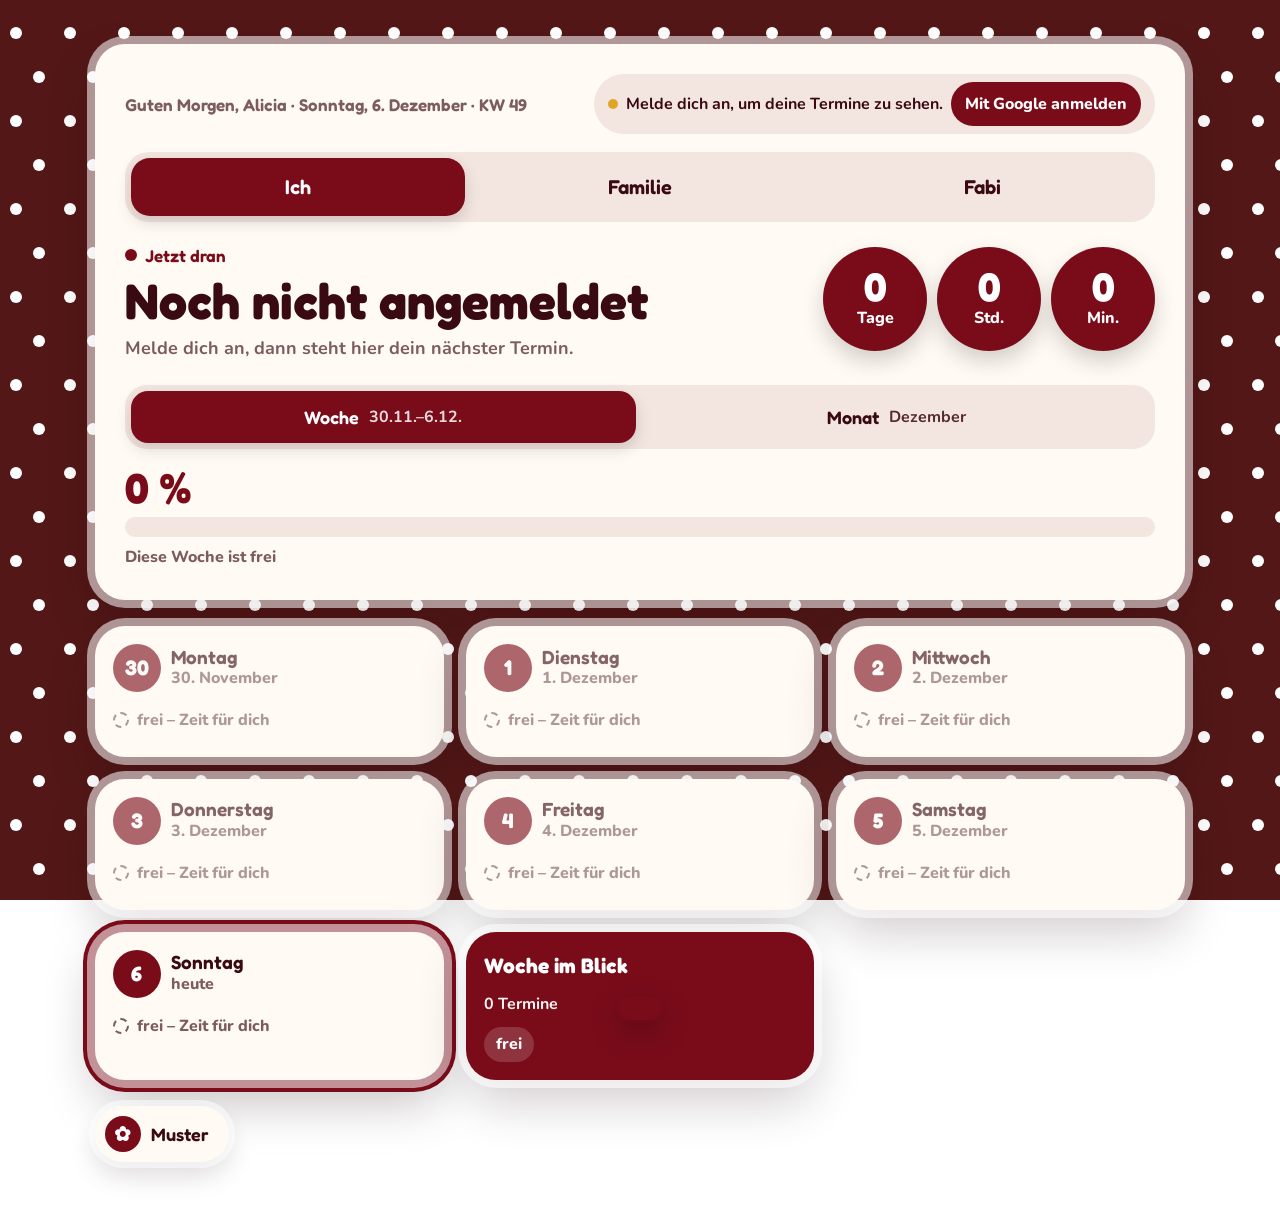
==== google.test.html @ 04b3bf00 "Termin-App v2: Reiter, Google-Kalender, Kategorien, Muster mit 4-Wochen-Wechsel Co-Authored-By: Clau" ====
<!DOCTYPE html>
<html lang="de"><head><meta charset="utf-8"><title>Test: Google-Schicht mit simuliertem Google</title></head>
<body>
<p>Lädt index.html mit simuliertem Google (keine echten Anfragen). Ergebnis: <code>window.__calls</code>.</p>
<script>
// Simuliertes Google: Kalenderliste, Termine, Drive appDataFolder.
const STUB=`<script>
(()=>{
const t0=new Date();t0.setHours(0,0,0,0);
const at=(d,h,m)=>{const x=new Date(t0);x.setDate(x.getDate()+d);x.setHours(h,m);return x.toISOString()};
const ev=(id,sum,d,h,m)=>({id,summary:sum,start:{dateTime:at(d,h,m)},end:{dateTime:at(d,h+1,m)}});
const DATA={primary:[ev("p1","Mein Termin",0,23,0),ev("p2","Morgen früh",1,8,0)],fam:[ev("f1","Mama: Familienessen",1,18,0)],fabi:[ev("b1","Fabi: Training",2,19,0)]};
const CALS=[{id:"test-alicia@example.com",summary:"Alicia",primary:true},{id:"fam",summary:"Familie"},{id:"fabi",summary:"Fabian"}];
let drive=null;window.__calls=[];
TERMIN_CONFIG.CLIENT_ID="test.apps.googleusercontent.com";
TERMIN_CONFIG.USERS={"0fdb34067d27893619fea4550f6d602da2e1cc4a05af90aac9ea69e4efedbfae":{name:"Alicia",tabs:["ich","familie","fabi"]}};
window.google={accounts:{oauth2:{initTokenClient:o=>({requestAccessToken:()=>setTimeout(()=>o.callback({access_token:"TEST",expires_in:3600}),10)}),revoke:()=>{}}}};
const json=(o,s=200)=>Promise.resolve(new Response(JSON.stringify(o),{status:s,headers:{"Content-Type":"application/json"}}));
window.fetch=(url,opt={})=>{url=String(url);__calls.push((opt.method||"GET")+" "+url.replace("https://www.googleapis.com/",""));
 if(!(opt.headers&&opt.headers.Authorization==="Bearer TEST"))return json({error:{message:"kein Token"}},401);
 if(url.includes("/calendarList"))return json({items:CALS});
 let m=url.match(/\\/calendars\\/([^/]+)\\/events/);if(m){const id=decodeURIComponent(m[1]);return json({items:DATA[id==="test-alicia@example.com"?"primary":id]||[]})}
 if(url.includes("/upload/drive/v3/files")&&opt.method==="POST"){drive=opt.body.split("\\r\\n\\r\\n")[2].split("\\r\\n")[0];return json({id:"F1"})}
 if(url.includes("/upload/drive/v3/files/F1")){drive=opt.body;return json({id:"F1"})}
 if(url.includes("alt=media"))return json(JSON.parse(drive));
 if(url.includes("/drive/v3/files"))return json({files:drive?[{id:"F1"}]:[]});
 return json({error:{message:"unbekannt"}},404)};
window.__drive=()=>drive;
})();
<\/script>`;
fetch("index.html").then(r=>r.text()).then(h=>{
  const END="<\/script>";
  h=h.replace('<script src="https://accounts.google.com/gsi/client" async defer>'+END,'').replace('<script src="google.js">'+END,STUB+'<script src="google.js">'+END);
  document.open();document.write(h);document.close();
});
</script>
</body></html>
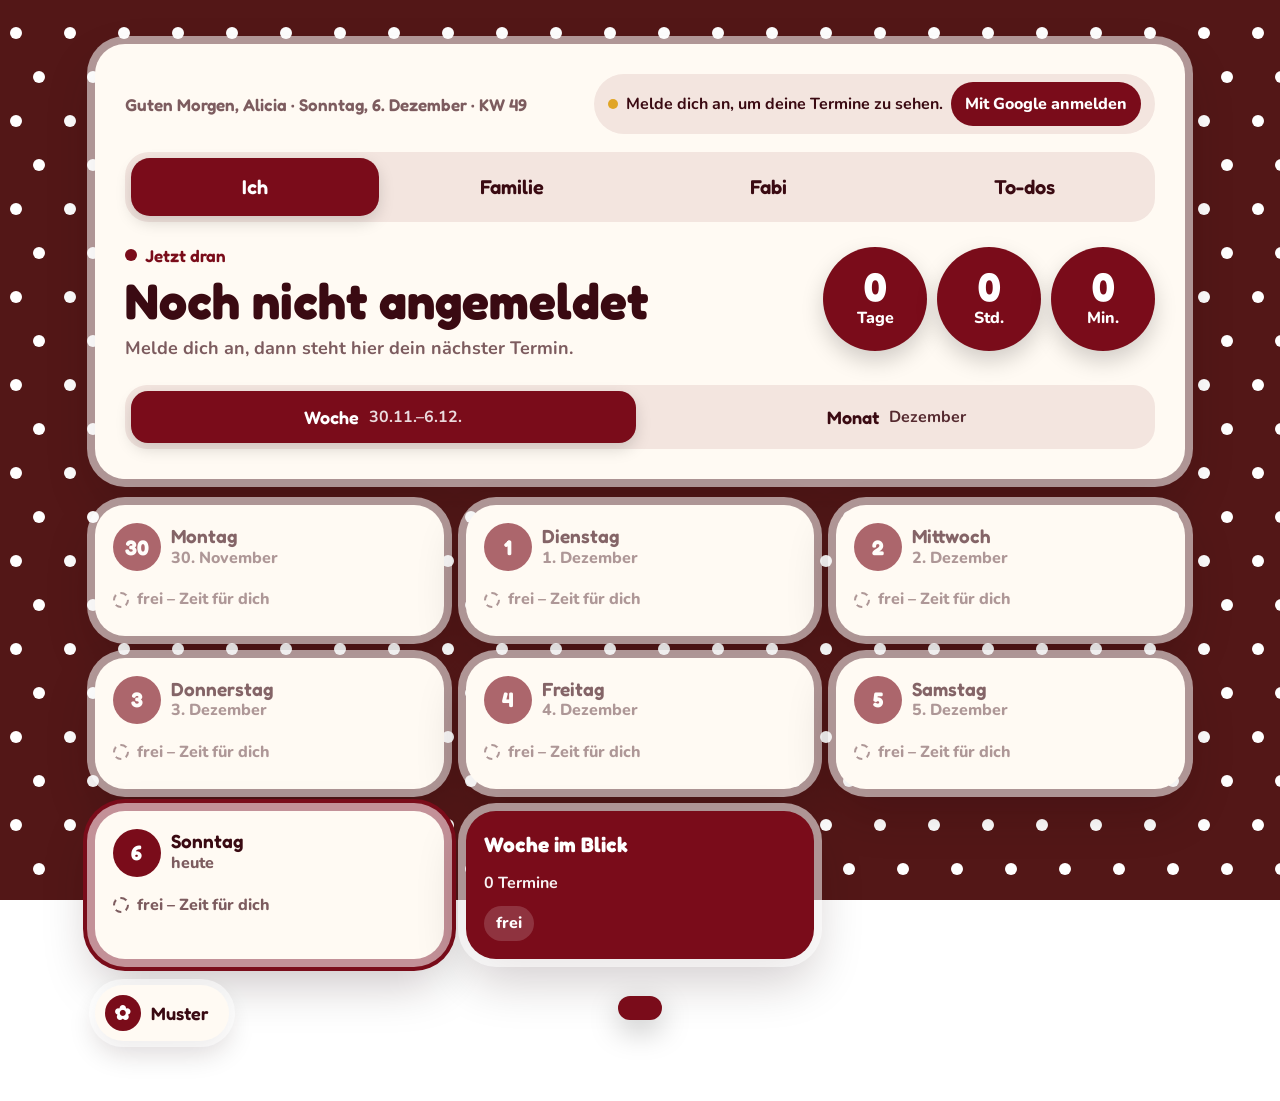
==== commit 3a5f85be: "To-do-Reiter: Zeitleiste, Prozentbalken nur fuer To-dos, Abhaken wird in Google gespeichert Co-Autho" ====
--- a/google.test.html
+++ b/google.test.html
@@ -9,15 +9,18 @@
 const t0=new Date();t0.setHours(0,0,0,0);
 const at=(d,h,m)=>{const x=new Date(t0);x.setDate(x.getDate()+d);x.setHours(h,m);return x.toISOString()};
 const ev=(id,sum,d,h,m)=>({id,summary:sum,start:{dateTime:at(d,h,m)},end:{dateTime:at(d,h+1,m)}});
-const DATA={primary:[ev("p1","Mein Termin",0,23,0),ev("p2","Morgen früh",1,8,0)],fam:[ev("f1","Mama: Familienessen",1,18,0)],fabi:[ev("b1","Fabi: Training",2,19,0)]};
+const DATA={primary:[ev("p1","Mein Termin",0,23,0),ev("p2","Morgen früh",1,8,0),
+ ev("t1","To-do: Skript schreiben",0,20,0),ev("t2","To-do: Steuer machen",-1,18,0),ev("t3","✓ To-do: Clips sichern",0,12,0),
+ ev("t4","Woche: Wäsche waschen",0,9,0),ev("t5","To-do: Karussell planen",2,17,0)],fam:[ev("f1","Mama: Familienessen",1,18,0)],fabi:[ev("b1","Fabi: Training",2,19,0)]};
 const CALS=[{id:"test-alicia@example.com",summary:"Alicia",primary:true},{id:"fam",summary:"Familie"},{id:"fabi",summary:"Fabian"}];
 let drive=null;window.__calls=[];
 TERMIN_CONFIG.CLIENT_ID="test.apps.googleusercontent.com";
-TERMIN_CONFIG.USERS={"0fdb34067d27893619fea4550f6d602da2e1cc4a05af90aac9ea69e4efedbfae":{name:"Alicia",tabs:["ich","familie","fabi"]}};
+TERMIN_CONFIG.USERS={"0fdb34067d27893619fea4550f6d602da2e1cc4a05af90aac9ea69e4efedbfae":{name:"Alicia",tabs:["ich","familie","fabi","todo"]}};
 window.google={accounts:{oauth2:{initTokenClient:o=>({requestAccessToken:()=>setTimeout(()=>o.callback({access_token:"TEST",expires_in:3600}),10)}),revoke:()=>{}}}};
 const json=(o,s=200)=>Promise.resolve(new Response(JSON.stringify(o),{status:s,headers:{"Content-Type":"application/json"}}));
 window.fetch=(url,opt={})=>{url=String(url);__calls.push((opt.method||"GET")+" "+url.replace("https://www.googleapis.com/",""));
  if(!(opt.headers&&opt.headers.Authorization==="Bearer TEST"))return json({error:{message:"kein Token"}},401);
+ if(opt.method==="PATCH"&&/\\/events\\//.test(url)){(window.__patches=window.__patches||[]).push({url:url.split("/events/")[1],body:JSON.parse(opt.body)});return json({})}
  if(url.includes("/calendarList"))return json({items:CALS});
  let m=url.match(/\\/calendars\\/([^/]+)\\/events/);if(m){const id=decodeURIComponent(m[1]);return json({items:DATA[id==="test-alicia@example.com"?"primary":id]||[]})}
  if(url.includes("/upload/drive/v3/files")&&opt.method==="POST"){drive=opt.body.split("\\r\\n\\r\\n")[2].split("\\r\\n")[0];return json({id:"F1"})}
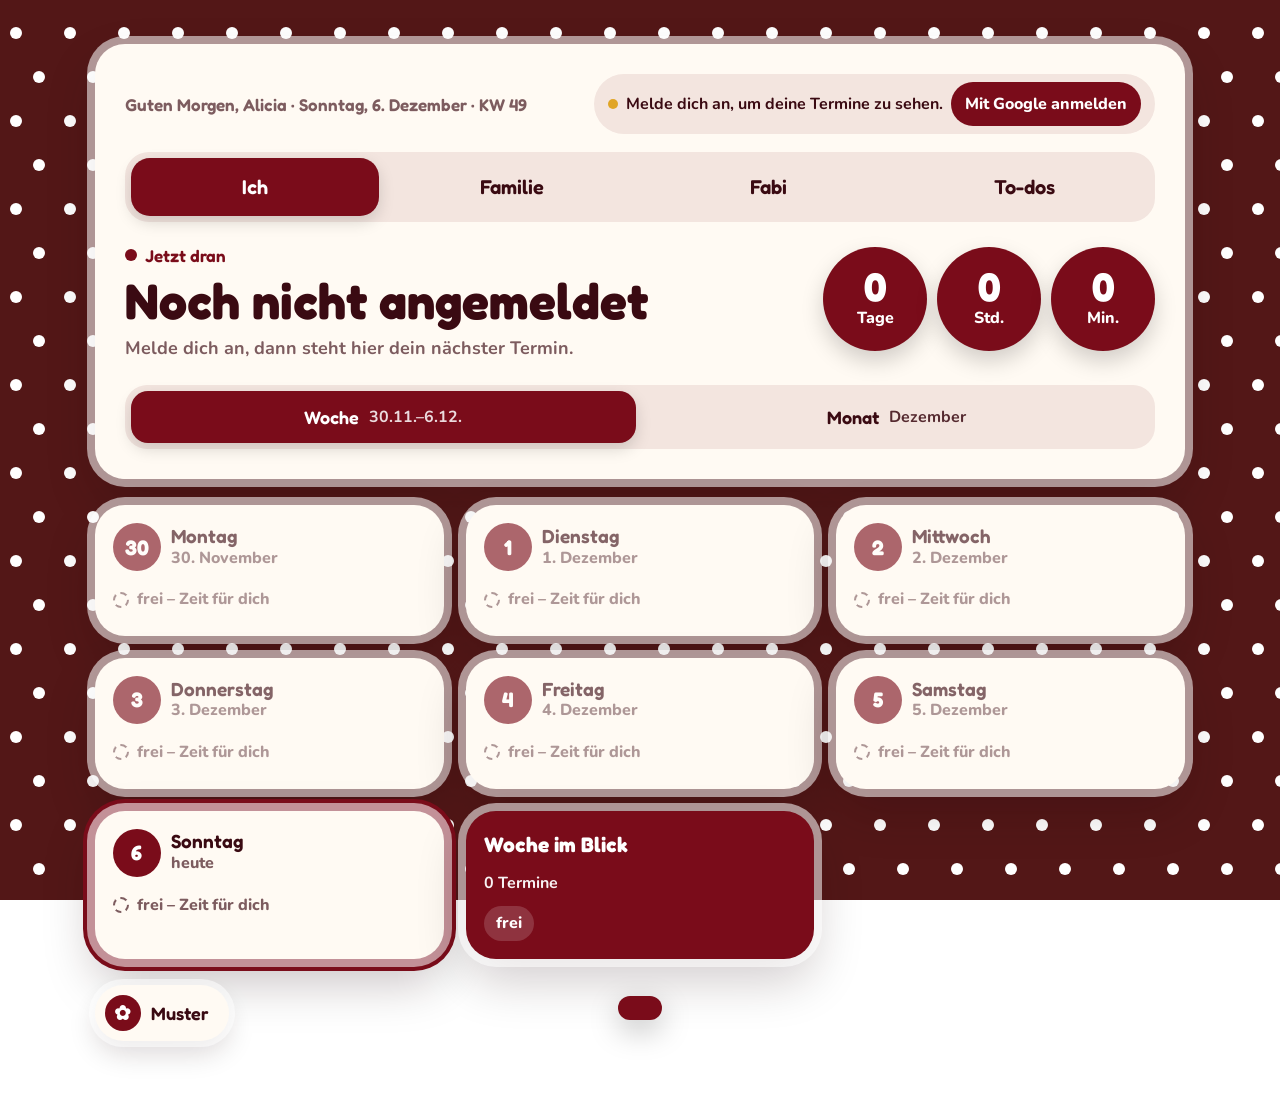
==== commit 62adb822: "Fix: Kalenderwochen/Feiertage nicht als Reiter-Kalender, falsche Zuordnung wird entfernt, Hinweis oh" ====
--- a/google.test.html
+++ b/google.test.html
@@ -11,9 +11,9 @@
 const ev=(id,sum,d,h,m)=>({id,summary:sum,start:{dateTime:at(d,h,m)},end:{dateTime:at(d,h+1,m)}});
 const DATA={primary:[ev("p1","Mein Termin",0,23,0),ev("p2","Morgen früh",1,8,0),
  ev("t1","To-do: Skript schreiben",0,20,0),ev("t2","To-do: Steuer machen",-1,18,0),ev("t3","✓ To-do: Clips sichern",0,12,0),
- ev("t4","Woche: Wäsche waschen",0,9,0),ev("t5","To-do: Karussell planen",2,17,0)],fam:[ev("f1","Mama: Familienessen",1,18,0)],fabi:[ev("b1","Fabi: Training",2,19,0)]};
-const CALS=[{id:"test-alicia@example.com",summary:"Alicia",primary:true},{id:"fam",summary:"Familie"},{id:"fabi",summary:"Fabian"}];
-let drive=null;window.__calls=[];
+ ev("t4","Woche: Wäsche waschen",0,9,0),ev("t6","Woche: Ort finden fürs Fotoshooting mit Annika und Till",((8-t0.getDay())%7)||7,0,0),ev("t5","To-do: Karussell planen",2,17,0)],fam:[ev("f1","Mama: Familienessen",1,18,0)],fabi:[ev("b1","Fabi: Training",2,19,0)]};
+const CALS=[{id:"test-alicia@example.com",summary:"Alicia",primary:true},{id:"fam",summary:"Familie"},{id:"fabi",summary:"Fabian"},{id:"e_2_de#weeknum@group.v.calendar.google.com",summary:"Kalenderwochen"},{id:"de.german#holiday@group.v.calendar.google.com",summary:"Feiertage in Deutschland"}];
+let drive=localStorage.getItem("__seed")||null;window.__calls=[];
 TERMIN_CONFIG.CLIENT_ID="test.apps.googleusercontent.com";
 TERMIN_CONFIG.USERS={"0fdb34067d27893619fea4550f6d602da2e1cc4a05af90aac9ea69e4efedbfae":{name:"Alicia",tabs:["ich","familie","fabi","todo"]}};
 window.google={accounts:{oauth2:{initTokenClient:o=>({requestAccessToken:()=>setTimeout(()=>o.callback({access_token:"TEST",expires_in:3600}),10)}),revoke:()=>{}}}};
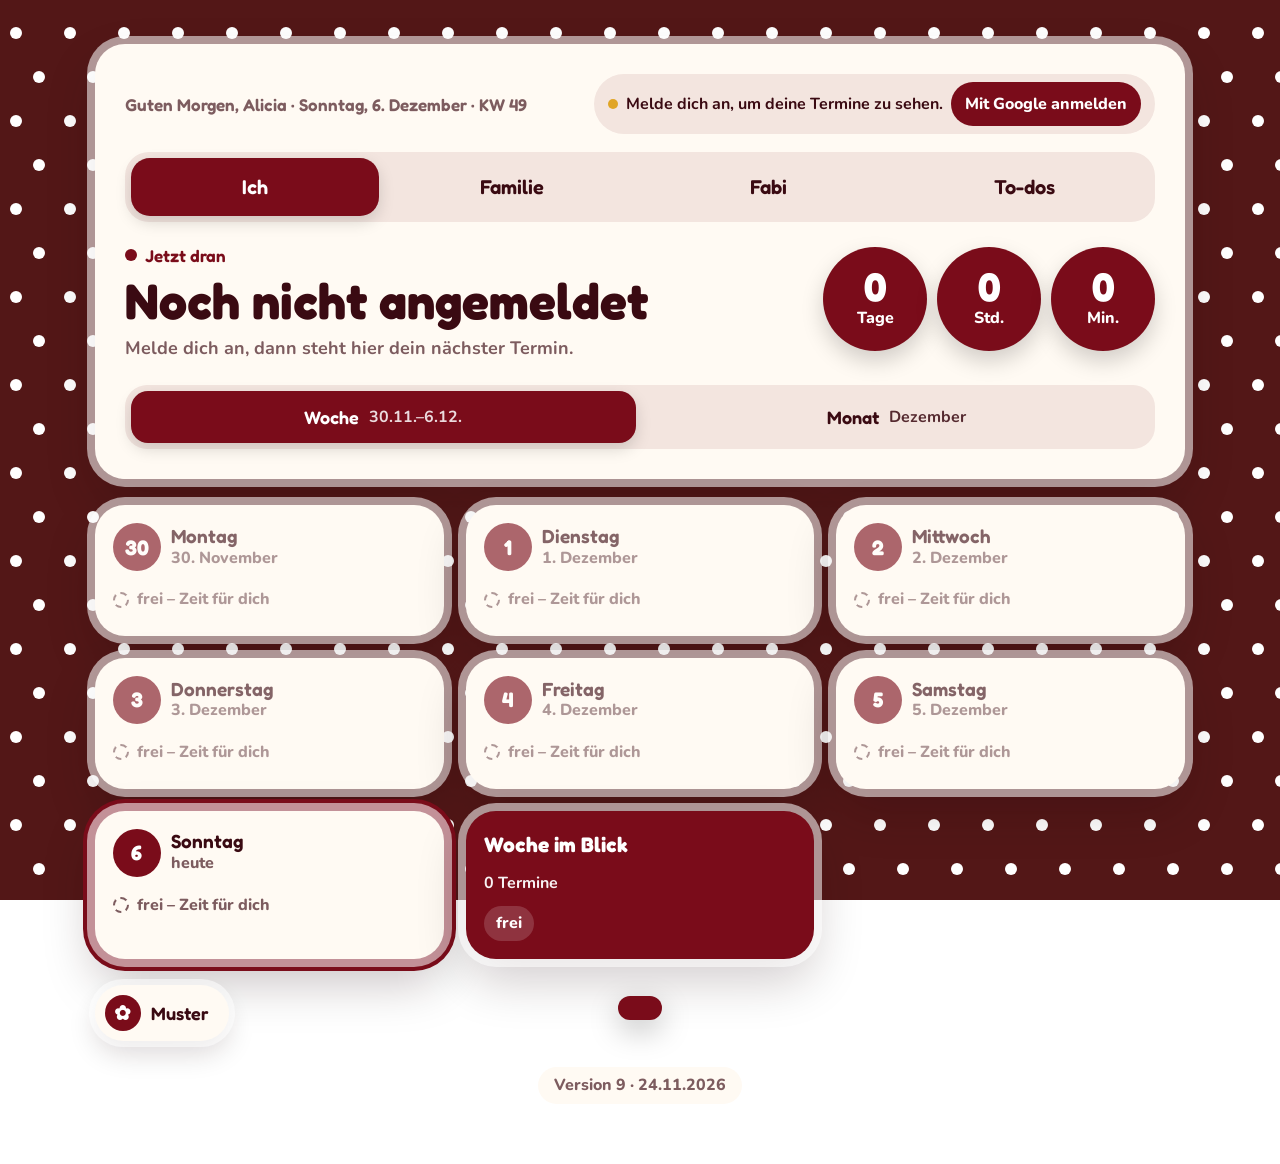
==== commit ca703346: "Version 9: Dateien mit Versionsnummer, Service Worker prueft immer neu, Versionsanzeige null-sicher " ====
--- a/google.test.html
+++ b/google.test.html
@@ -33,7 +33,7 @@
 <\/script>`;
 fetch("index.html").then(r=>r.text()).then(h=>{
   const END="<\/script>";
-  h=h.replace('<script src="https://accounts.google.com/gsi/client" async defer>'+END,'').replace('<script src="google.js">'+END,STUB+'<script src="google.js">'+END);
+  h=h.replace('<script src="https://accounts.google.com/gsi/client" async defer>'+END,'').replace('<script src="google.js?v=9">'+END,STUB+'<script src="google.js?v=9">'+END);
   document.open();document.write(h);document.close();
 });
 </script>
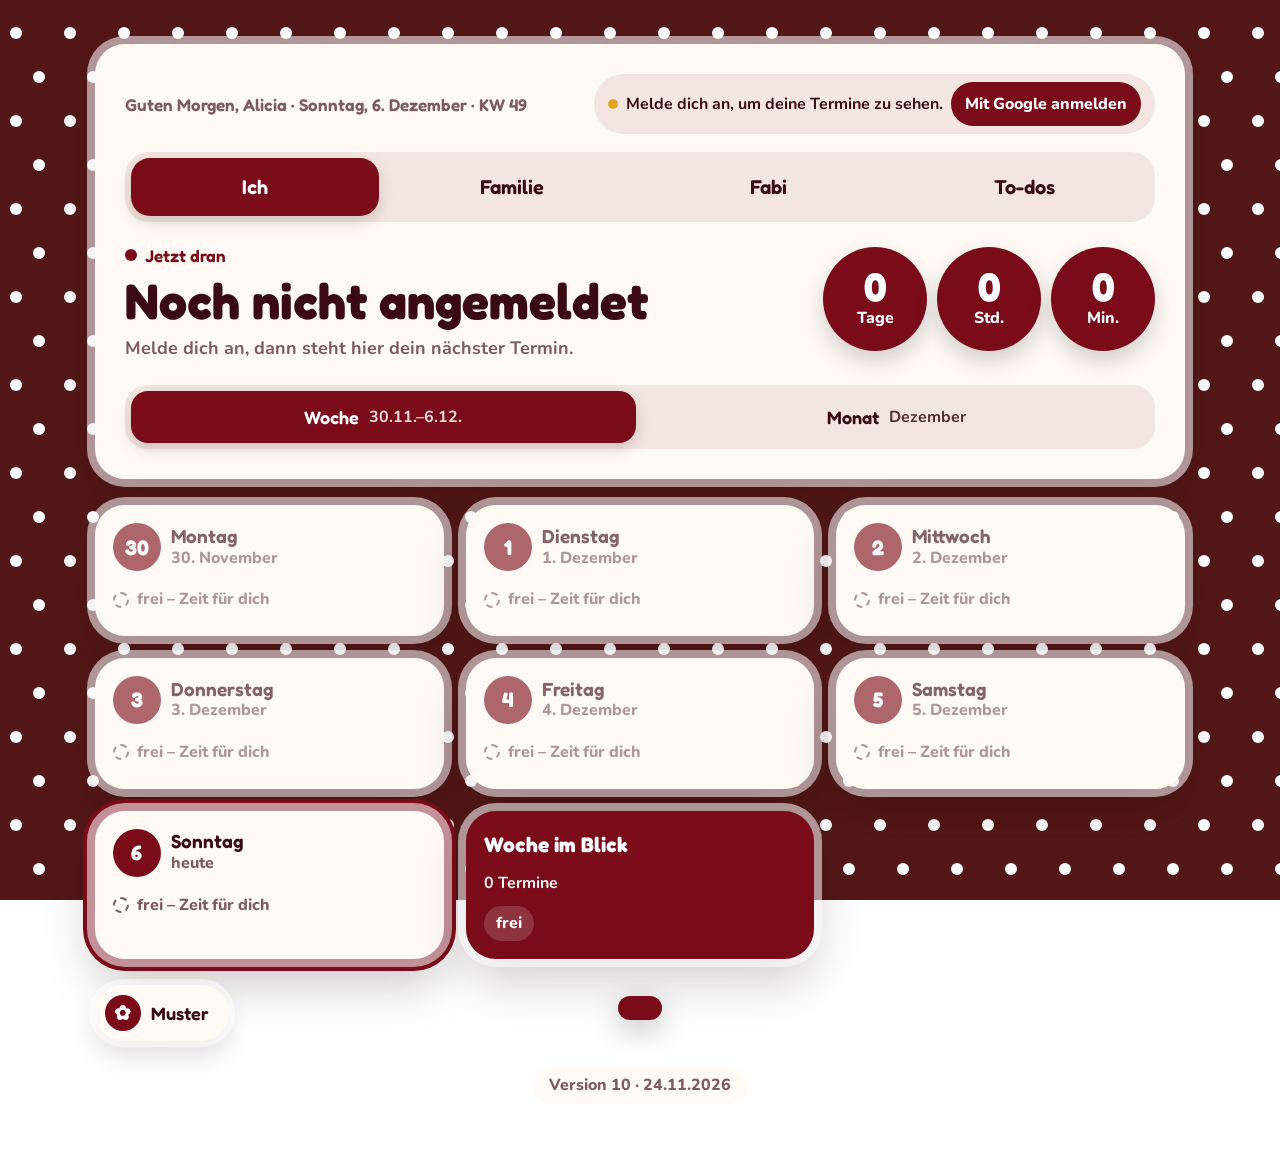
==== commit 21d5d0ec: "Version 10: Anmeldung ueberall per Weiterleitung statt Popup, Schutz vor Anmelde-Schleife Co-Authore" ====
--- a/google.test.html
+++ b/google.test.html
@@ -33,7 +33,7 @@
 <\/script>`;
 fetch("index.html").then(r=>r.text()).then(h=>{
   const END="<\/script>";
-  h=h.replace('<script src="https://accounts.google.com/gsi/client" async defer>'+END,'').replace('<script src="google.js?v=9">'+END,STUB+'<script src="google.js?v=9">'+END);
+  h=h.replace('<script src="https://accounts.google.com/gsi/client" async defer>'+END,'').replace('<script src="google.js?v=10">'+END,STUB+'<script src="google.js?v=10">'+END);
   document.open();document.write(h);document.close();
 });
 </script>
